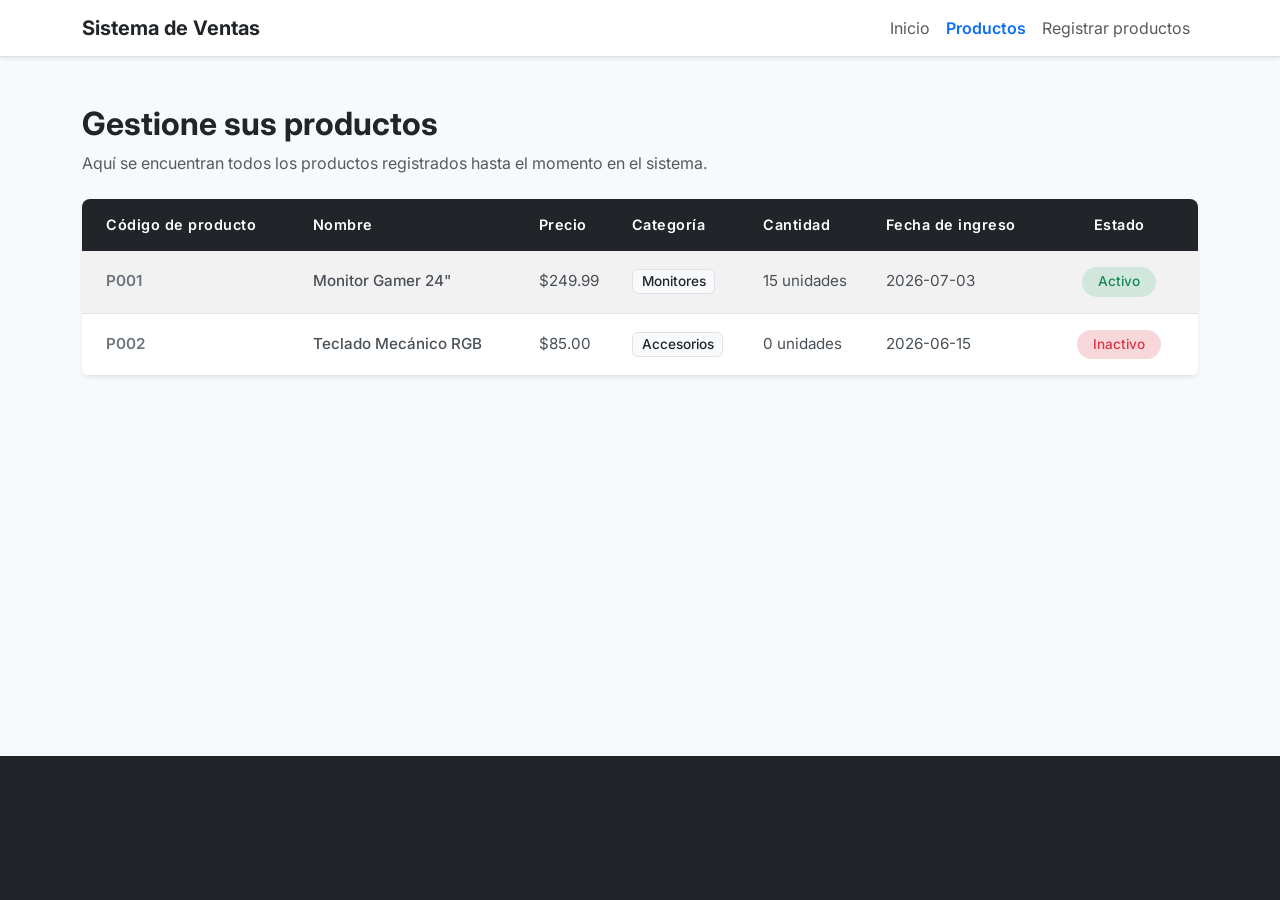
==== pages/inventario.html @ eedbbbd4 "Proyecto" ====
<!DOCTYPE html>
<html lang="es">
<head>
    <meta charset="UTF-8">
    <meta name="viewport" content="width=device-width, initial-scale=1.0">
    <title>Inventario de Productos</title>
    
    <link href="https://cdn.jsdelivr.net/npm/bootstrap@5.3.3/dist/css/bootstrap.min.css" rel="stylesheet" />
    
    <link rel="stylesheet" href="../css/inventario.css">
</head>
<body class="bg-light d-flex flex-column min-vh-100">

    <header>
      <nav class="navbar navbar-expand-lg navbar-light bg-white border-bottom shadow-sm">
        <div class="container">
          <a class="navbar-brand fw-bold text-dark" href="../index.html">
            <span class="text-primary"></span> Sistema de Ventas
          </a>
          <button class="navbar-toggler" type="button" data-bs-toggle="collapse" data-bs-target="#navbarNav" aria-controls="navbarNav" aria-expanded="false" aria-label="Toggle navigation">
            <span class="navbar-toggler-icon"></span>
          </button>
          <div class="collapse navbar-collapse" id="navbarNav">
            <ul class="navbar-nav ms-auto">
              <li class="nav-item">
                <a class="nav-link" href="../index.html">Inicio</a>
              </li>
              <li class="nav-item">
                <a class="nav-link active fw-semibold text-primary" aria-current="page" href="inventario.html">Productos</a>
              </li>
              <li class="nav-item">
                <a class="nav-link" href="productos.html">Registrar productos</a>
              </li>
            </ul>
          </div>
        </div>
      </nav>
    </header>

    <main class="container py-5 flex-grow-1">
        
        <section class="mb-4 text-center text-md-start">
            <h2 class="fw-bold text-dark">Gestione sus productos</h2>
            <p class="text-muted">Aquí se encuentran todos los productos registrados hasta el momento en el sistema.</p>
        </section>

        <section class="card shadow-sm border-0 rounded-3 overflow-hidden bg-white">
            <div class="table-responsive">
                <table class="table table-striped table-hover align-middle mb-0">
                    <thead class="table-dark">
                        <tr>
                            <th class="ps-4">Código de producto</th>
                            <th>Nombre</th>
                            <th>Precio</th>
                            <th>Categoría</th>
                            <th>Cantidad</th>
                            <th>Fecha de ingreso</th>
                            <th class="pe-4 text-center">Estado</th>
                        </tr>
                    </thead>
                    <tbody id="lista-productos">
                        <tr>
                            <td class="ps-4 fw-semibold text-secondary">P001</td>
                            <td class="fw-medium">Monitor Gamer 24"</td>
                            <td>$249.99</td>
                            <td><span class="badge bg-light text-dark border">Monitores</span></td>
                            <td>15 unidades</td>
                            <td>2026-07-03</td>
                            <td class="pe-4 text-center"><span class="badge bg-success-subtle text-success px-3 py-2 rounded-pill">Activo</span></td>
                        </tr>
                        <tr>
                            <td class="ps-4 fw-semibold text-secondary">P002</td>
                            <td class="fw-medium">Teclado Mecánico RGB</td>
                            <td>$85.00</td>
                            <td><span class="badge bg-light text-dark border">Accesorios</span></td>
                            <td>0 unidades</td>
                            <td>2026-06-15</td>
                            <td class="pe-4 text-center"><span class="badge bg-danger-subtle text-danger px-3 py-2 rounded-pill">Inactivo</span></td>
                        </tr>
                    </tbody>
                </table>
            </div>
        </section>
    </main>

    <footer class="bg-dark text-light py-4 mt-auto text-center">
      <div class="container">
        <p class="mb-0 text-muted">&copy; 2026 Sistema de Ventas - Todos los derechos reservados.</p>
      </div>
    </footer>

    <script src="https://cdn.jsdelivr.net/npm/bootstrap@5.3.3/dist/js/bootstrap.bundle.min.js"></script>
</body>
<footer class="bg-dark text-light py-4 mt-auto text-center">
      <div class="container">
        <p class="mb-0 text-muted">&copy; 2026 Sistema de Ventas - Todos los derechos reservados.</p>
      </div>
    </footer>

    <script src="https://cdn.jsdelivr.net/npm/bootstrap@5.3.3/dist/js/bootstrap.bundle.min.js"></script>
</html>
---- css/inventario.css ----
@import url('https://fonts.googleapis.com/css2?family=Inter:wght@400;500;600;700&display=swap');

body {
    font-family: 'Inter', sans-serif;
}

.table thead th {
    font-weight: 600;
    font-size: 0.9rem;
    letter-spacing: 0.5px;
    padding-top: 15px;
    padding-bottom: 15px;
    border-bottom: none;
}

.table tbody td {
    padding-top: 16px;
    padding-bottom: 16px;
    font-size: 0.95rem;
    color: #495057;
}

.table .badge {
    font-size: 0.85rem;
    font-weight: 500;
}

.table-hover tbody tr {
    transition: background-color 0.15s ease-in-out;
}
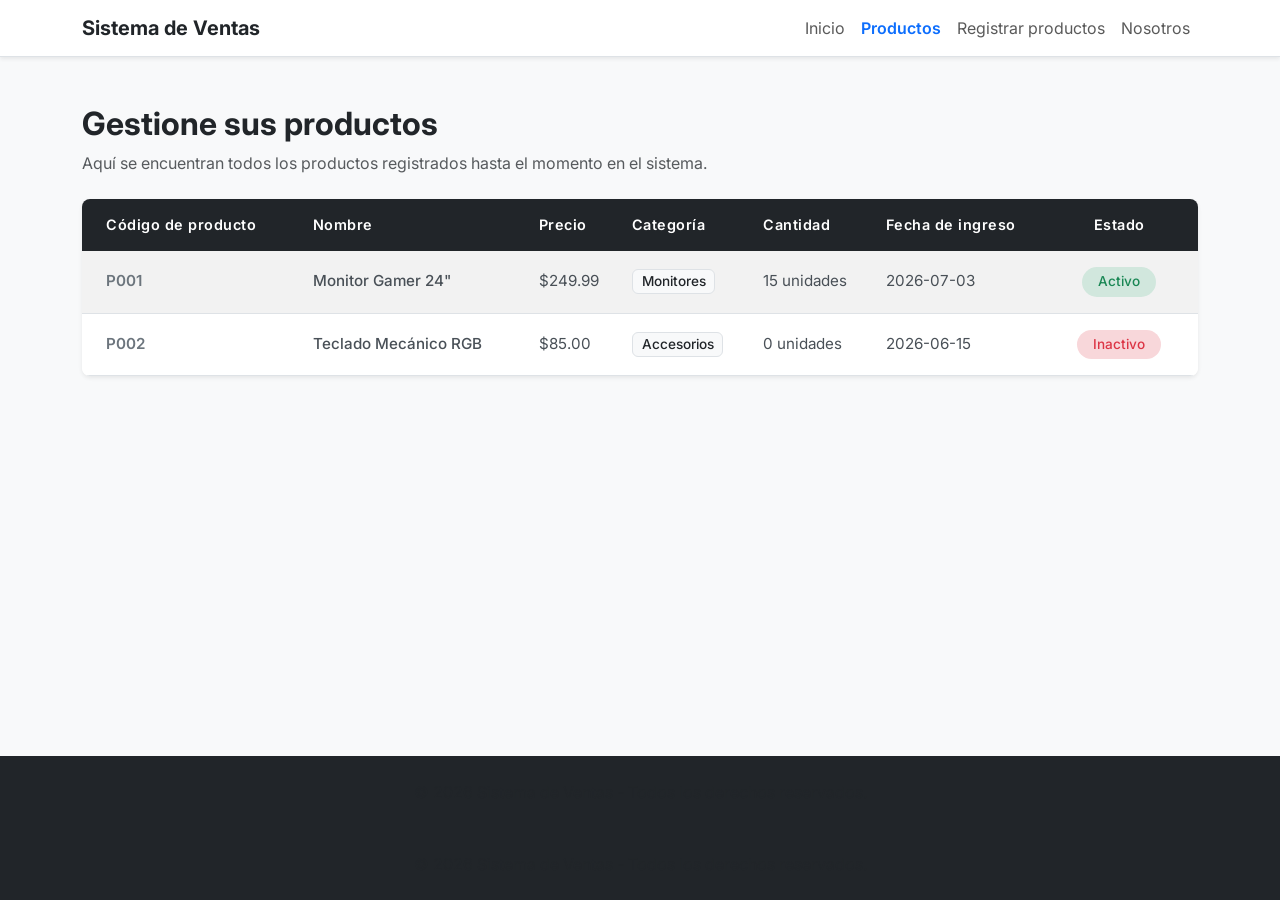
==== commit d114e312: "Creacion de pagina Nosotros" ====
--- a/pages/inventario.html
+++ b/pages/inventario.html
@@ -30,6 +30,9 @@
               </li>
               <li class="nav-item">
                 <a class="nav-link" href="productos.html">Registrar productos</a>
+              </li>
+              <li class="nav-item">
+                <a class="nav-link" href="nosotros.html">Nosotros</a>
               </li>
             </ul>
           </div>
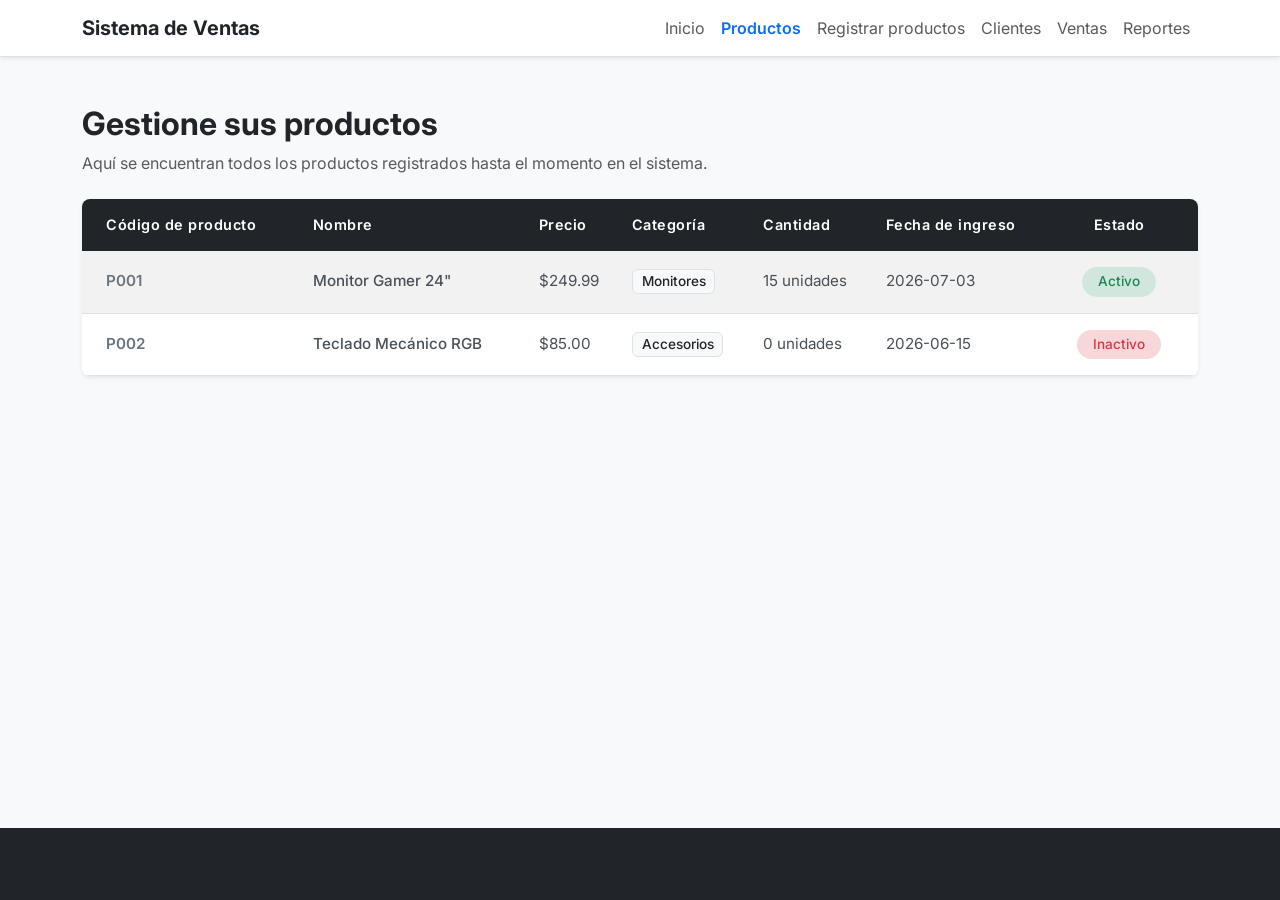
==== commit 658bec1f: "mejora del navbar de productos" ====
--- a/pages/inventario.html
+++ b/pages/inventario.html
@@ -12,7 +12,7 @@
 <body class="bg-light d-flex flex-column min-vh-100">
 
     <header>
-      <nav class="navbar navbar-expand-lg navbar-light bg-white border-bottom shadow-sm">
+      <nav class="navbar navbar-expand-lg navbar-light bg-white border-bottom custom-navbar shadow-sm">
         <div class="container">
           <a class="navbar-brand fw-bold text-dark" href="../index.html">
             <span class="text-primary"></span> Sistema de Ventas
@@ -32,7 +32,13 @@
                 <a class="nav-link" href="productos.html">Registrar productos</a>
               </li>
               <li class="nav-item">
-                <a class="nav-link" href="nosotros.html">Nosotros</a>
+                <a class="nav-link" href="clientes.html">Clientes</a>
+              </li>
+              <li class="nav-item">
+                <a class="nav-link" href="ventas.html">Ventas</a>
+              </li>
+              <li class="nav-item">
+                <a class="nav-link" href="#">Reportes</a>
               </li>
             </ul>
           </div>
@@ -94,11 +100,4 @@
 
     <script src="https://cdn.jsdelivr.net/npm/bootstrap@5.3.3/dist/js/bootstrap.bundle.min.js"></script>
 </body>
-<footer class="bg-dark text-light py-4 mt-auto text-center">
-      <div class="container">
-        <p class="mb-0 text-muted">&copy; 2026 Sistema de Ventas - Todos los derechos reservados.</p>
-      </div>
-    </footer>
-
-    <script src="https://cdn.jsdelivr.net/npm/bootstrap@5.3.3/dist/js/bootstrap.bundle.min.js"></script>
 </html>
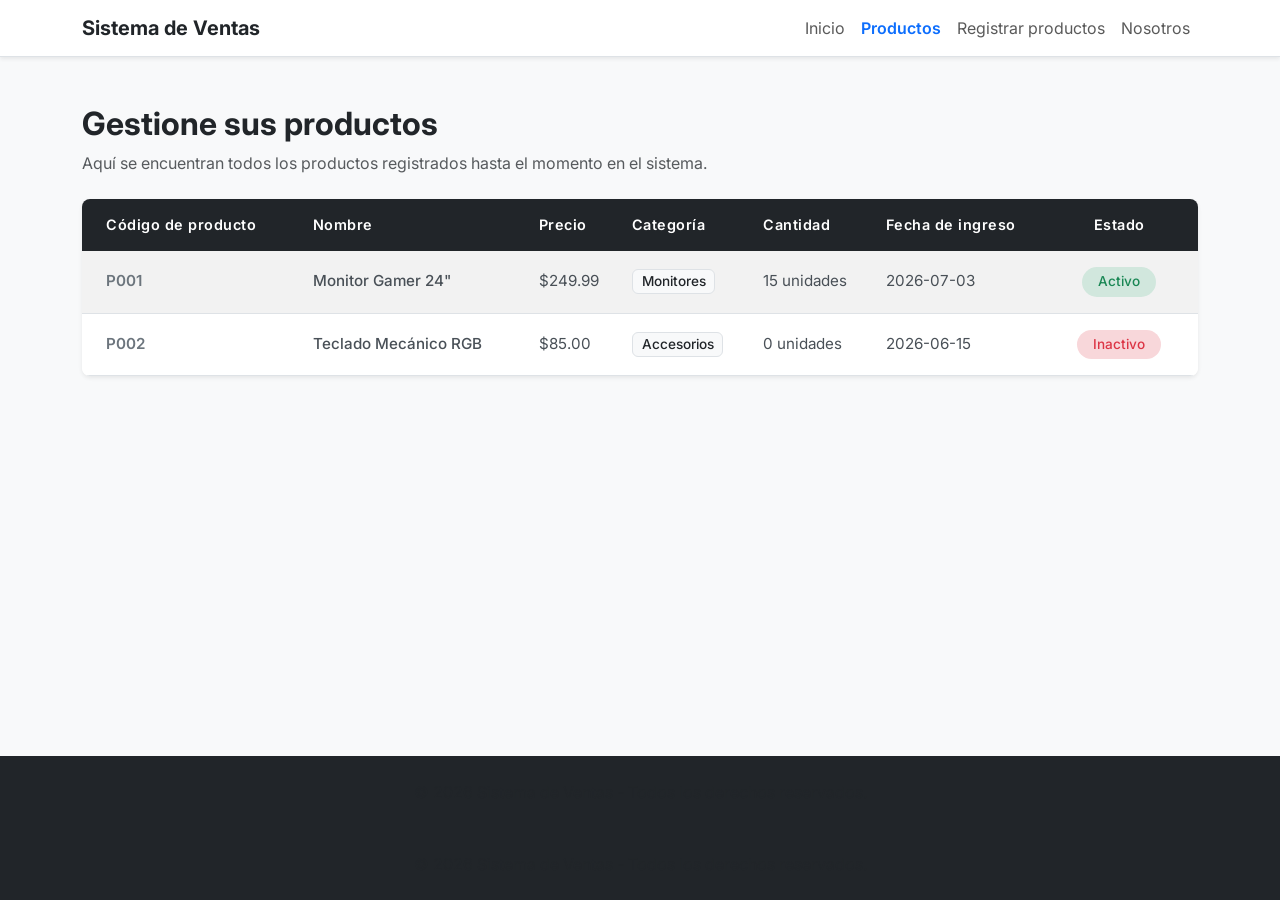
==== commit aaef8925: "Merge pull request #1 from MisaelRosal/branham Branham" ====
--- a/pages/inventario.html
+++ b/pages/inventario.html
@@ -12,7 +12,7 @@
 <body class="bg-light d-flex flex-column min-vh-100">
 
     <header>
-      <nav class="navbar navbar-expand-lg navbar-light bg-white border-bottom custom-navbar shadow-sm">
+      <nav class="navbar navbar-expand-lg navbar-light bg-white border-bottom shadow-sm">
         <div class="container">
           <a class="navbar-brand fw-bold text-dark" href="../index.html">
             <span class="text-primary"></span> Sistema de Ventas
@@ -32,13 +32,7 @@
                 <a class="nav-link" href="productos.html">Registrar productos</a>
               </li>
               <li class="nav-item">
-                <a class="nav-link" href="clientes.html">Clientes</a>
-              </li>
-              <li class="nav-item">
-                <a class="nav-link" href="ventas.html">Ventas</a>
-              </li>
-              <li class="nav-item">
-                <a class="nav-link" href="#">Reportes</a>
+                <a class="nav-link" href="nosotros.html">Nosotros</a>
               </li>
             </ul>
           </div>
@@ -100,4 +94,11 @@
 
     <script src="https://cdn.jsdelivr.net/npm/bootstrap@5.3.3/dist/js/bootstrap.bundle.min.js"></script>
 </body>
+<footer class="bg-dark text-light py-4 mt-auto text-center">
+      <div class="container">
+        <p class="mb-0 text-muted">&copy; 2026 Sistema de Ventas - Todos los derechos reservados.</p>
+      </div>
+    </footer>
+
+    <script src="https://cdn.jsdelivr.net/npm/bootstrap@5.3.3/dist/js/bootstrap.bundle.min.js"></script>
 </html>
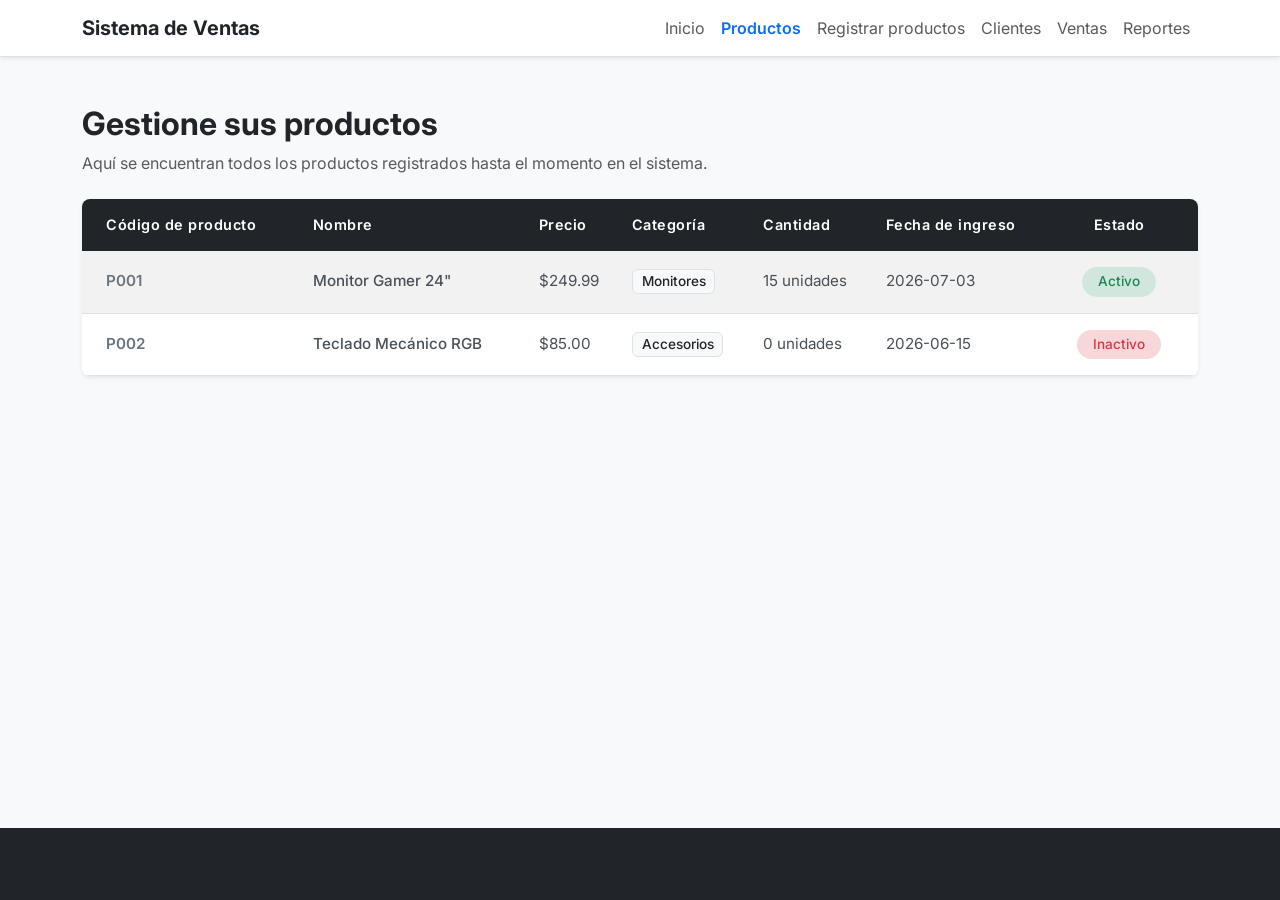
==== commit 5e7016f4: "Merge pull request #2 from MisaelRosal/KevinHernandez Kevin hernandez" ====
--- a/pages/inventario.html
+++ b/pages/inventario.html
@@ -12,7 +12,7 @@
 <body class="bg-light d-flex flex-column min-vh-100">
 
     <header>
-      <nav class="navbar navbar-expand-lg navbar-light bg-white border-bottom shadow-sm">
+      <nav class="navbar navbar-expand-lg navbar-light bg-white border-bottom custom-navbar shadow-sm">
         <div class="container">
           <a class="navbar-brand fw-bold text-dark" href="../index.html">
             <span class="text-primary"></span> Sistema de Ventas
@@ -32,7 +32,13 @@
                 <a class="nav-link" href="productos.html">Registrar productos</a>
               </li>
               <li class="nav-item">
-                <a class="nav-link" href="nosotros.html">Nosotros</a>
+                <a class="nav-link" href="clientes.html">Clientes</a>
+              </li>
+              <li class="nav-item">
+                <a class="nav-link" href="ventas.html">Ventas</a>
+              </li>
+              <li class="nav-item">
+                <a class="nav-link" href="#">Reportes</a>
               </li>
             </ul>
           </div>
@@ -94,11 +100,4 @@
 
     <script src="https://cdn.jsdelivr.net/npm/bootstrap@5.3.3/dist/js/bootstrap.bundle.min.js"></script>
 </body>
-<footer class="bg-dark text-light py-4 mt-auto text-center">
-      <div class="container">
-        <p class="mb-0 text-muted">&copy; 2026 Sistema de Ventas - Todos los derechos reservados.</p>
-      </div>
-    </footer>
-
-    <script src="https://cdn.jsdelivr.net/npm/bootstrap@5.3.3/dist/js/bootstrap.bundle.min.js"></script>
 </html>
